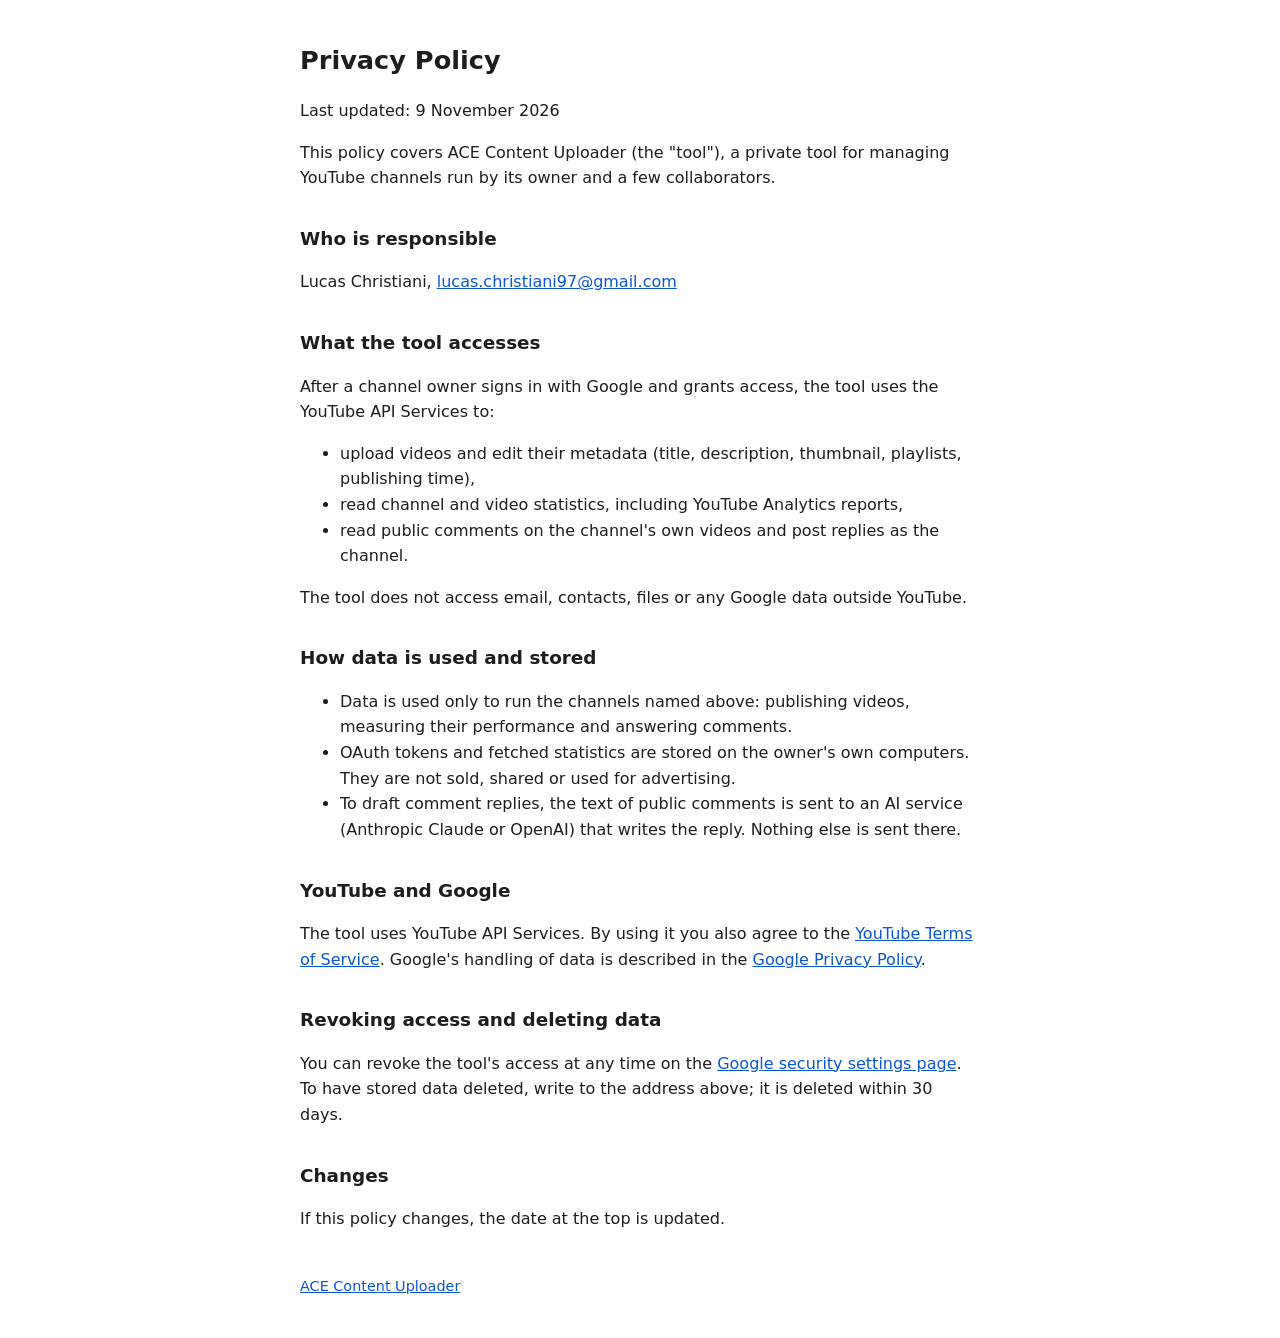
==== privacy.html @ 405333c1 "Startseite und Datenschutzerklärung für ACE Content Uploader" ====
<!doctype html>
<html lang="en"><head><meta charset="utf-8"><meta name="viewport" content="width=device-width,initial-scale=1">
<title>Privacy Policy</title><link rel="stylesheet" href="style.css"></head>
<body>
<h1>Privacy Policy</h1>
<p>Last updated: 9 November 2026</p>
<p>This policy covers ACE Content Uploader (the "tool"), a private tool for managing YouTube channels run by its owner and a few collaborators.</p>

<h2>Who is responsible</h2>
<p>Lucas Christiani, <a href="mailto:lucas.christiani97@gmail.com">lucas.christiani97@gmail.com</a></p>

<h2>What the tool accesses</h2>
<p>After a channel owner signs in with Google and grants access, the tool uses the YouTube API Services to:</p>
<ul>
<li>upload videos and edit their metadata (title, description, thumbnail, playlists, publishing time),</li>
<li>read channel and video statistics, including YouTube Analytics reports,</li>
<li>read public comments on the channel's own videos and post replies as the channel.</li>
</ul>
<p>The tool does not access email, contacts, files or any Google data outside YouTube.</p>

<h2>How data is used and stored</h2>
<ul>
<li>Data is used only to run the channels named above: publishing videos, measuring their performance and answering comments.</li>
<li>OAuth tokens and fetched statistics are stored on the owner's own computers. They are not sold, shared or used for advertising.</li>
<li>To draft comment replies, the text of public comments is sent to an AI service (Anthropic Claude or OpenAI) that writes the reply. Nothing else is sent there.</li>
</ul>

<h2>YouTube and Google</h2>
<p>The tool uses YouTube API Services. By using it you also agree to the <a href="https://www.youtube.com/t/terms">YouTube Terms of Service</a>. Google's handling of data is described in the <a href="https://policies.google.com/privacy">Google Privacy Policy</a>.</p>

<h2>Revoking access and deleting data</h2>
<p>You can revoke the tool's access at any time on the <a href="https://myaccount.google.com/permissions">Google security settings page</a>. To have stored data deleted, write to the address above; it is deleted within 30 days.</p>

<h2>Changes</h2>
<p>If this policy changes, the date at the top is updated.</p>

<footer><a href="index.html">ACE Content Uploader</a></footer>
</body></html>
---- style.css ----
body{font:16px/1.6 -apple-system,system-ui,sans-serif;max-width:680px;margin:40px auto;padding:0 16px;color:#1d1d1f;background:#fff}
h1{font-size:1.6em}h2{font-size:1.15em;margin-top:1.8em}a{color:#0b57d0}footer{margin-top:3em;font-size:.9em;color:#666}
@media (prefers-color-scheme:dark){body{color:#e8e8ea;background:#141416}a{color:#8ab4f8}footer{color:#999}}
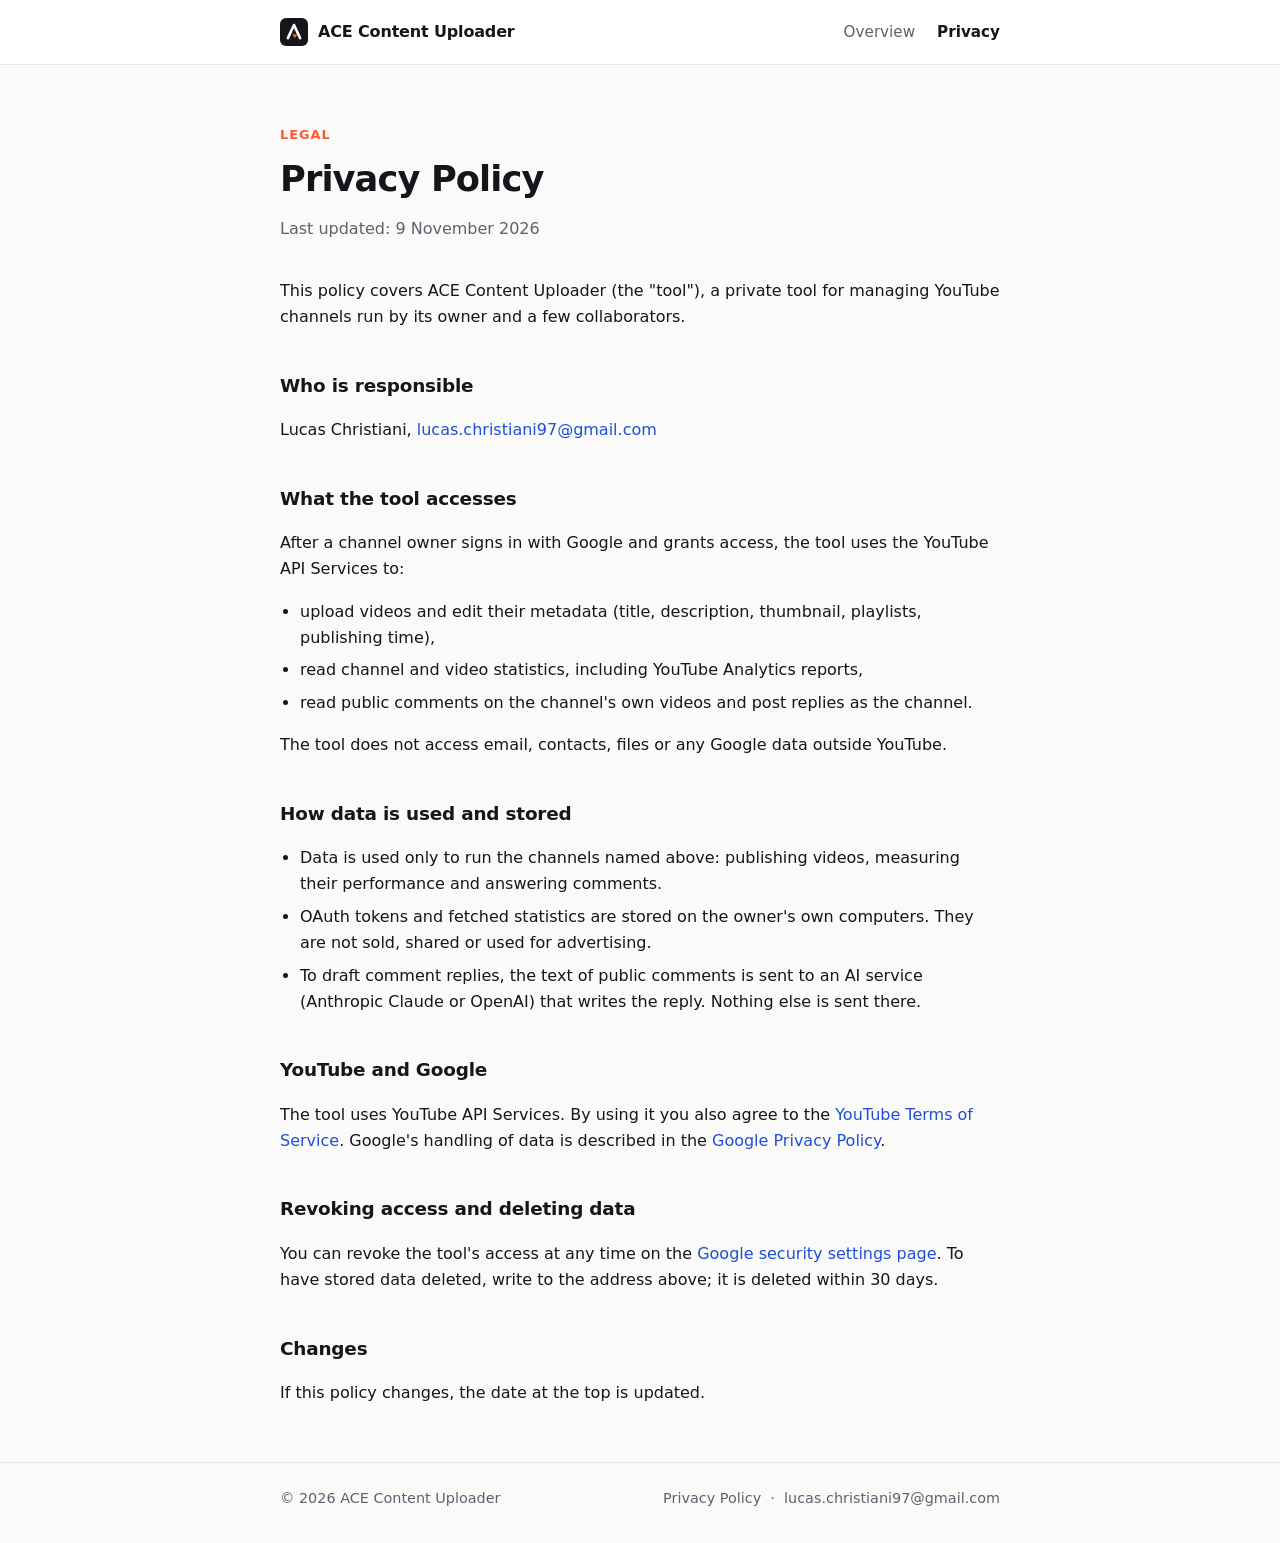
==== commit fa5732fc: "Seiten gestaltet: Kopfzeile mit Marke, Favicon, Karten, Fußzeile" ====
--- a/privacy.html
+++ b/privacy.html
@@ -1,9 +1,12 @@
 <!doctype html>
-<html lang="en"><head><meta charset="utf-8"><meta name="viewport" content="width=device-width,initial-scale=1">
-<title>Privacy Policy</title><link rel="stylesheet" href="style.css"></head>
+<html lang="en"><head><meta charset="utf-8"><meta name="viewport" content="width=device-width,initial-scale=1"><link rel="icon" href="favicon.svg" type="image/svg+xml"><link rel="stylesheet" href="style.css">
+<title>Privacy Policy · ACE Content Uploader</title></head>
 <body>
+<header><div class="wrap"><a class="brand" href="index.html"><img src="favicon.svg" alt="">ACE Content Uploader</a><nav><a href="index.html">Overview</a><a href="privacy.html" aria-current="page">Privacy</a></nav></div></header>
+<main class="wrap"><article>
+<span class="eyebrow">Legal</span>
 <h1>Privacy Policy</h1>
-<p>Last updated: 9 November 2026</p>
+<p class="meta">Last updated: 9 November 2026</p>
 <p>This policy covers ACE Content Uploader (the "tool"), a private tool for managing YouTube channels run by its owner and a few collaborators.</p>
 
 <h2>Who is responsible</h2>
@@ -33,6 +36,6 @@
 
 <h2>Changes</h2>
 <p>If this policy changes, the date at the top is updated.</p>
-
-<footer><a href="index.html">ACE Content Uploader</a></footer>
+</article></main>
+<footer><div class="wrap"><span>© 2026 ACE Content Uploader</span><span><a href="privacy.html">Privacy Policy</a> &nbsp;·&nbsp; <a href="mailto:lucas.christiani97@gmail.com">lucas.christiani97@gmail.com</a></span></div></footer>
 </body></html>
--- a/style.css
+++ b/style.css
@@ -1,3 +1,28 @@
-body{font:16px/1.6 -apple-system,system-ui,sans-serif;max-width:680px;margin:40px auto;padding:0 16px;color:#1d1d1f;background:#fff}
-h1{font-size:1.6em}h2{font-size:1.15em;margin-top:1.8em}a{color:#0b57d0}footer{margin-top:3em;font-size:.9em;color:#666}
-@media (prefers-color-scheme:dark){body{color:#e8e8ea;background:#141416}a{color:#8ab4f8}footer{color:#999}}
+:root{--bg:#fafaf9;--card:#fff;--ink:#14161c;--muted:#5d6270;--line:#e6e6e3;--accent:#ff5a36;--link:#1f4fd8}
+@media (prefers-color-scheme:dark){:root{--bg:#0f1115;--card:#171a20;--ink:#eceef2;--muted:#9aa0ab;--line:#262a33;--link:#8fb0ff}}
+*{box-sizing:border-box}
+body{margin:0;background:var(--bg);color:var(--ink);font:16px/1.65 Inter,-apple-system,BlinkMacSystemFont,"Segoe UI",system-ui,sans-serif;-webkit-font-smoothing:antialiased}
+a{color:var(--link);text-decoration:none}a:hover{text-decoration:underline}
+.wrap{max-width:760px;margin:0 auto;padding:0 20px}
+header{border-bottom:1px solid var(--line);background:var(--card)}
+header .wrap{display:flex;align-items:center;justify-content:space-between;height:64px}
+.brand{display:flex;align-items:center;gap:10px;color:var(--ink);font-weight:700;letter-spacing:-.01em}
+.brand:hover{text-decoration:none}.brand img{width:28px;height:28px}
+nav a{color:var(--muted);font-size:.95em;margin-left:22px}nav a[aria-current]{color:var(--ink);font-weight:600}
+.hero{padding:72px 0 40px}
+.eyebrow{display:inline-block;font-size:.8em;font-weight:600;letter-spacing:.08em;text-transform:uppercase;color:var(--accent);margin-bottom:14px}
+h1{font-size:clamp(2em,5vw,2.75em);line-height:1.15;letter-spacing:-.025em;margin:0 0 16px}
+.lead{font-size:1.15em;color:var(--muted);max-width:600px;margin:0}
+.grid{display:grid;grid-template-columns:repeat(auto-fit,minmax(210px,1fr));gap:16px;margin:8px 0 48px}
+.card{background:var(--card);border:1px solid var(--line);border-radius:14px;padding:22px}
+.card h3{margin:0 0 6px;font-size:1.02em}.card p{margin:0;color:var(--muted);font-size:.95em}
+.card .ico{width:34px;height:34px;border-radius:9px;background:color-mix(in srgb,var(--accent) 14%,transparent);display:grid;place-items:center;margin-bottom:14px;color:var(--accent);font-weight:700}
+.note{border-left:3px solid var(--accent);padding:4px 0 4px 16px;color:var(--muted);margin:0 0 56px}
+article{padding:56px 0 40px}
+article h1{font-size:2.2em}
+.meta{color:var(--muted);margin:0 0 36px}
+article h2{font-size:1.15em;margin:40px 0 10px;letter-spacing:-.01em}
+article ul{padding-left:20px}article li{margin:6px 0}
+footer{border-top:1px solid var(--line);color:var(--muted);font-size:.9em}
+footer .wrap{display:flex;flex-wrap:wrap;gap:8px 22px;justify-content:space-between;padding-top:24px;padding-bottom:32px}
+footer a{color:var(--muted)}
